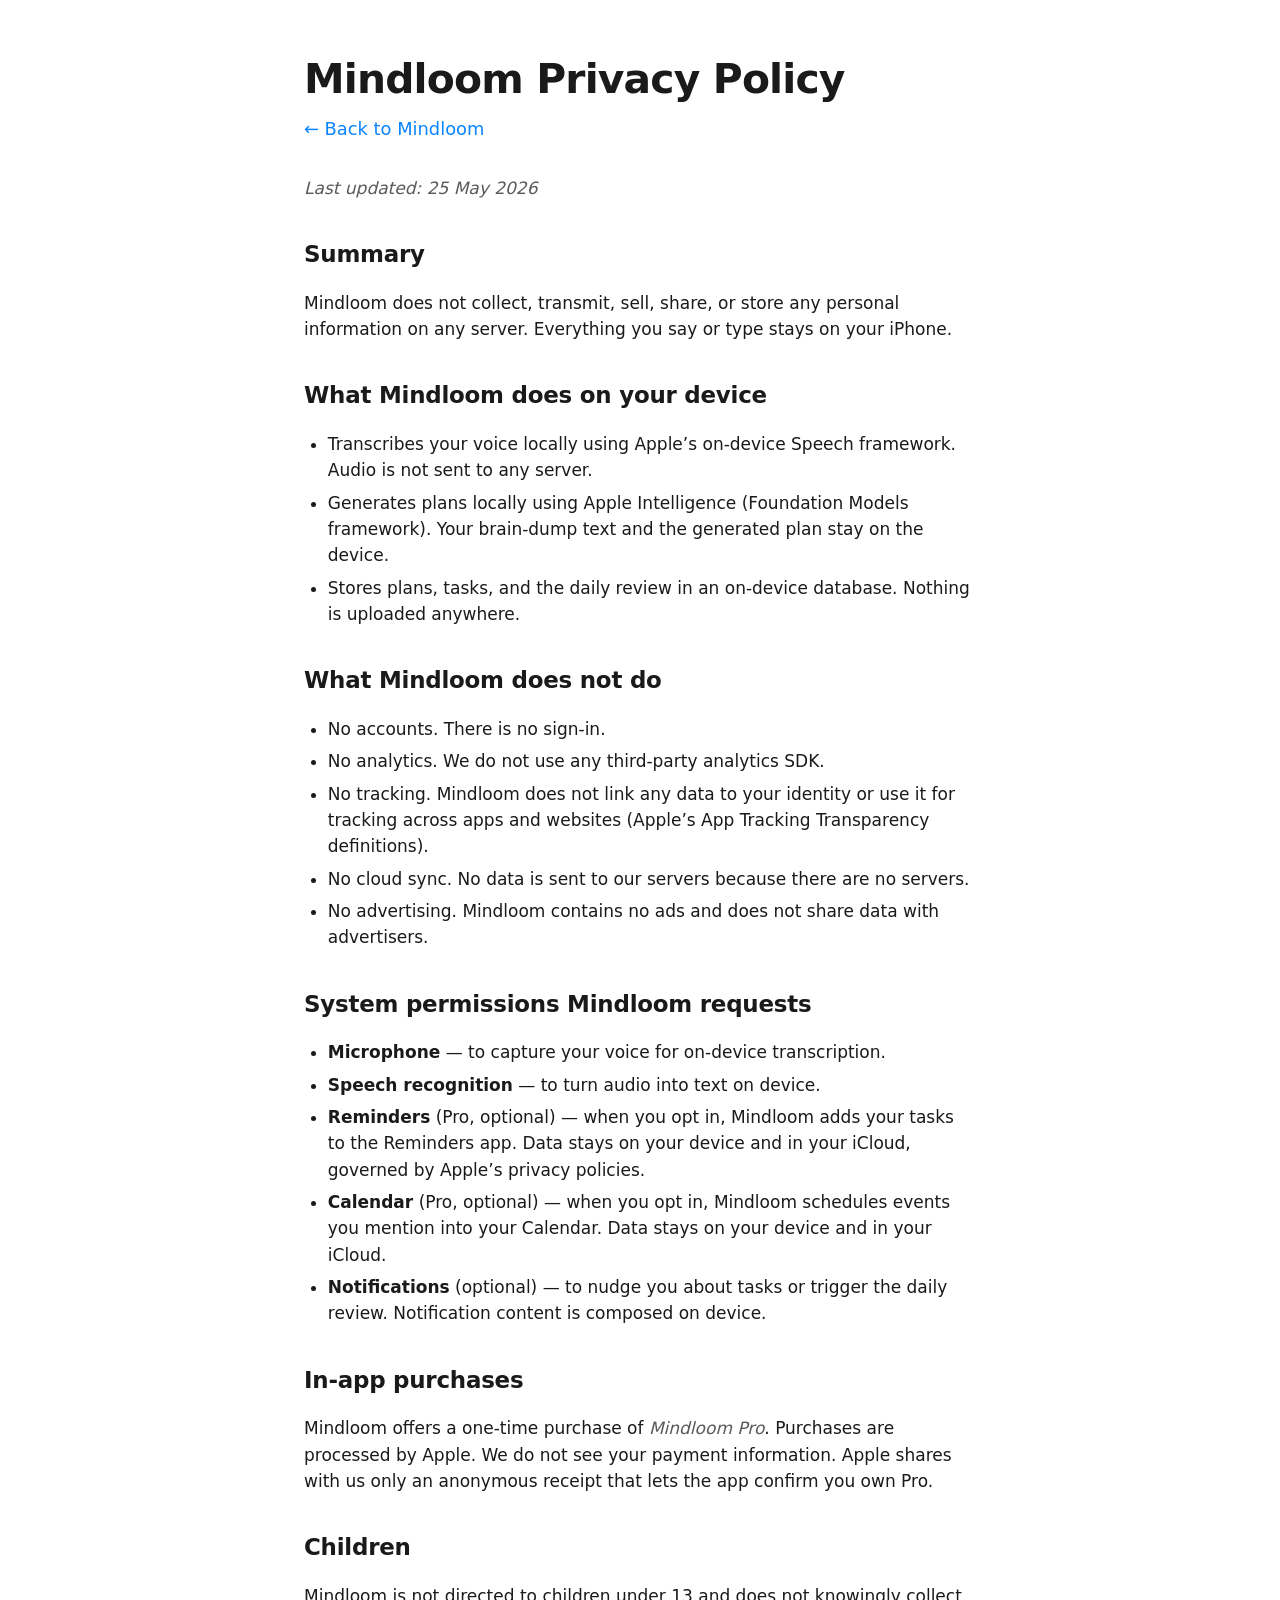
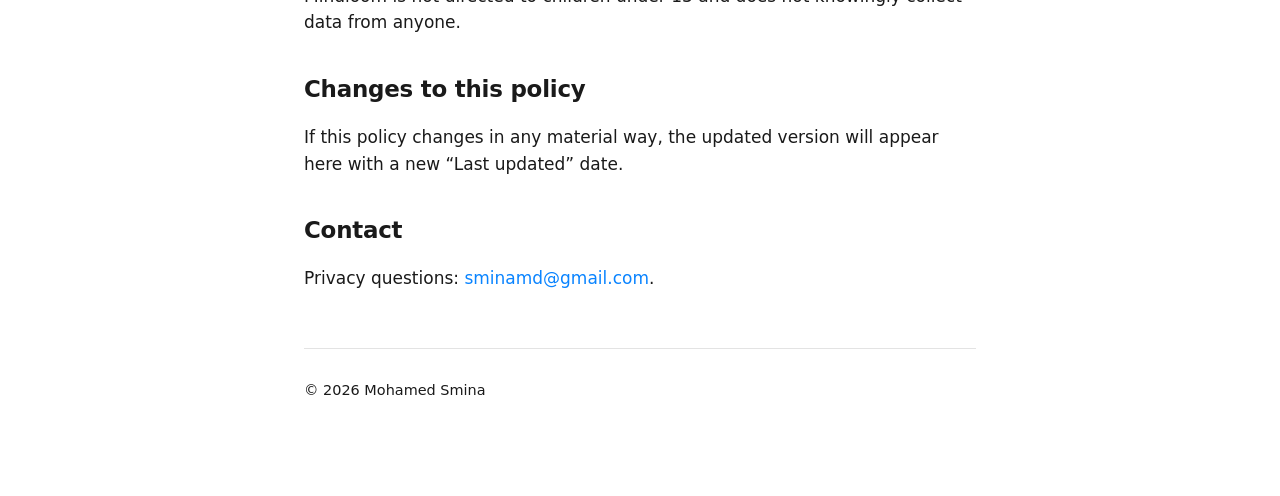
==== privacy.html @ fbc711f7 "Initial site: index, support, privacy" ====
<!doctype html>
<html lang="en">
<head>
<meta charset="utf-8">
<meta name="viewport" content="width=device-width, initial-scale=1">
<title>Mindloom Privacy Policy</title>
<link rel="stylesheet" href="style.css">
</head>
<body>
<header>
  <h1>Mindloom Privacy Policy</h1>
  <p class="tagline"><a href="index.html">&larr; Back to Mindloom</a></p>
</header>
<main>
  <p><em>Last updated: 25 May 2026</em></p>

  <section>
    <h2>Summary</h2>
    <p>Mindloom does not collect, transmit, sell, share, or store any personal information on any server. Everything you say or type stays on your iPhone.</p>
  </section>

  <section>
    <h2>What Mindloom does on your device</h2>
    <ul>
      <li>Transcribes your voice locally using Apple&#8217;s on&#8209;device Speech framework. Audio is not sent to any server.</li>
      <li>Generates plans locally using Apple Intelligence (Foundation Models framework). Your brain&#8209;dump text and the generated plan stay on the device.</li>
      <li>Stores plans, tasks, and the daily review in an on&#8209;device database. Nothing is uploaded anywhere.</li>
    </ul>
  </section>

  <section>
    <h2>What Mindloom does not do</h2>
    <ul>
      <li>No accounts. There is no sign&#8209;in.</li>
      <li>No analytics. We do not use any third&#8209;party analytics SDK.</li>
      <li>No tracking. Mindloom does not link any data to your identity or use it for tracking across apps and websites (Apple&#8217;s App Tracking Transparency definitions).</li>
      <li>No cloud sync. No data is sent to our servers because there are no servers.</li>
      <li>No advertising. Mindloom contains no ads and does not share data with advertisers.</li>
    </ul>
  </section>

  <section>
    <h2>System permissions Mindloom requests</h2>
    <ul>
      <li><strong>Microphone</strong> &mdash; to capture your voice for on&#8209;device transcription.</li>
      <li><strong>Speech recognition</strong> &mdash; to turn audio into text on device.</li>
      <li><strong>Reminders</strong> (Pro, optional) &mdash; when you opt in, Mindloom adds your tasks to the Reminders app. Data stays on your device and in your iCloud, governed by Apple&#8217;s privacy policies.</li>
      <li><strong>Calendar</strong> (Pro, optional) &mdash; when you opt in, Mindloom schedules events you mention into your Calendar. Data stays on your device and in your iCloud.</li>
      <li><strong>Notifications</strong> (optional) &mdash; to nudge you about tasks or trigger the daily review. Notification content is composed on device.</li>
    </ul>
  </section>

  <section>
    <h2>In&#8209;app purchases</h2>
    <p>Mindloom offers a one&#8209;time purchase of <em>Mindloom Pro</em>. Purchases are processed by Apple. We do not see your payment information. Apple shares with us only an anonymous receipt that lets the app confirm you own Pro.</p>
  </section>

  <section>
    <h2>Children</h2>
    <p>Mindloom is not directed to children under 13 and does not knowingly collect data from anyone.</p>
  </section>

  <section>
    <h2>Changes to this policy</h2>
    <p>If this policy changes in any material way, the updated version will appear here with a new &#8220;Last updated&#8221; date.</p>
  </section>

  <section>
    <h2>Contact</h2>
    <p>Privacy questions: <a href="mailto:sminamd@gmail.com">sminamd@gmail.com</a>.</p>
  </section>
</main>
<footer>
  <p>&copy; 2026 Mohamed Smina</p>
</footer>
</body>
</html>
---- style.css ----
:root {
  color-scheme: light dark;
  --fg: #1a1a1a;
  --muted: #5a5a5a;
  --bg: #ffffff;
  --accent: #0a84ff;
}
@media (prefers-color-scheme: dark) {
  :root { --fg: #f5f5f7; --muted: #9a9a9a; --bg: #0d0d0d; }
}

* { box-sizing: border-box; }

html, body {
  margin: 0;
  background: var(--bg);
  color: var(--fg);
  font: 17px/1.55 -apple-system, BlinkMacSystemFont, "SF Pro Text", "Segoe UI", system-ui, sans-serif;
  -webkit-text-size-adjust: 100%;
}

body {
  max-width: 720px;
  margin: 0 auto;
  padding: 48px 24px 80px;
}

header {
  margin-bottom: 32px;
}

h1 {
  font-size: 2.4rem;
  letter-spacing: -0.02em;
  margin: 0 0 4px;
}

h2 {
  font-size: 1.35rem;
  margin: 36px 0 12px;
  letter-spacing: -0.01em;
}

h3 {
  font-size: 1.05rem;
  margin: 24px 0 6px;
}

p, li {
  color: var(--fg);
}

.tagline {
  color: var(--muted);
  margin: 0;
  font-size: 1.05rem;
}

a {
  color: var(--accent);
  text-decoration: none;
}
a:hover { text-decoration: underline; }

nav {
  display: flex;
  gap: 16px;
  margin-top: 24px;
}

ul {
  padding-left: 1.4em;
}

li {
  margin-bottom: 6px;
}

section {
  margin-bottom: 12px;
}

footer {
  margin-top: 56px;
  color: var(--muted);
  font-size: 0.85rem;
  border-top: 1px solid color-mix(in srgb, var(--fg) 12%, transparent);
  padding-top: 16px;
}

em { color: var(--muted); }
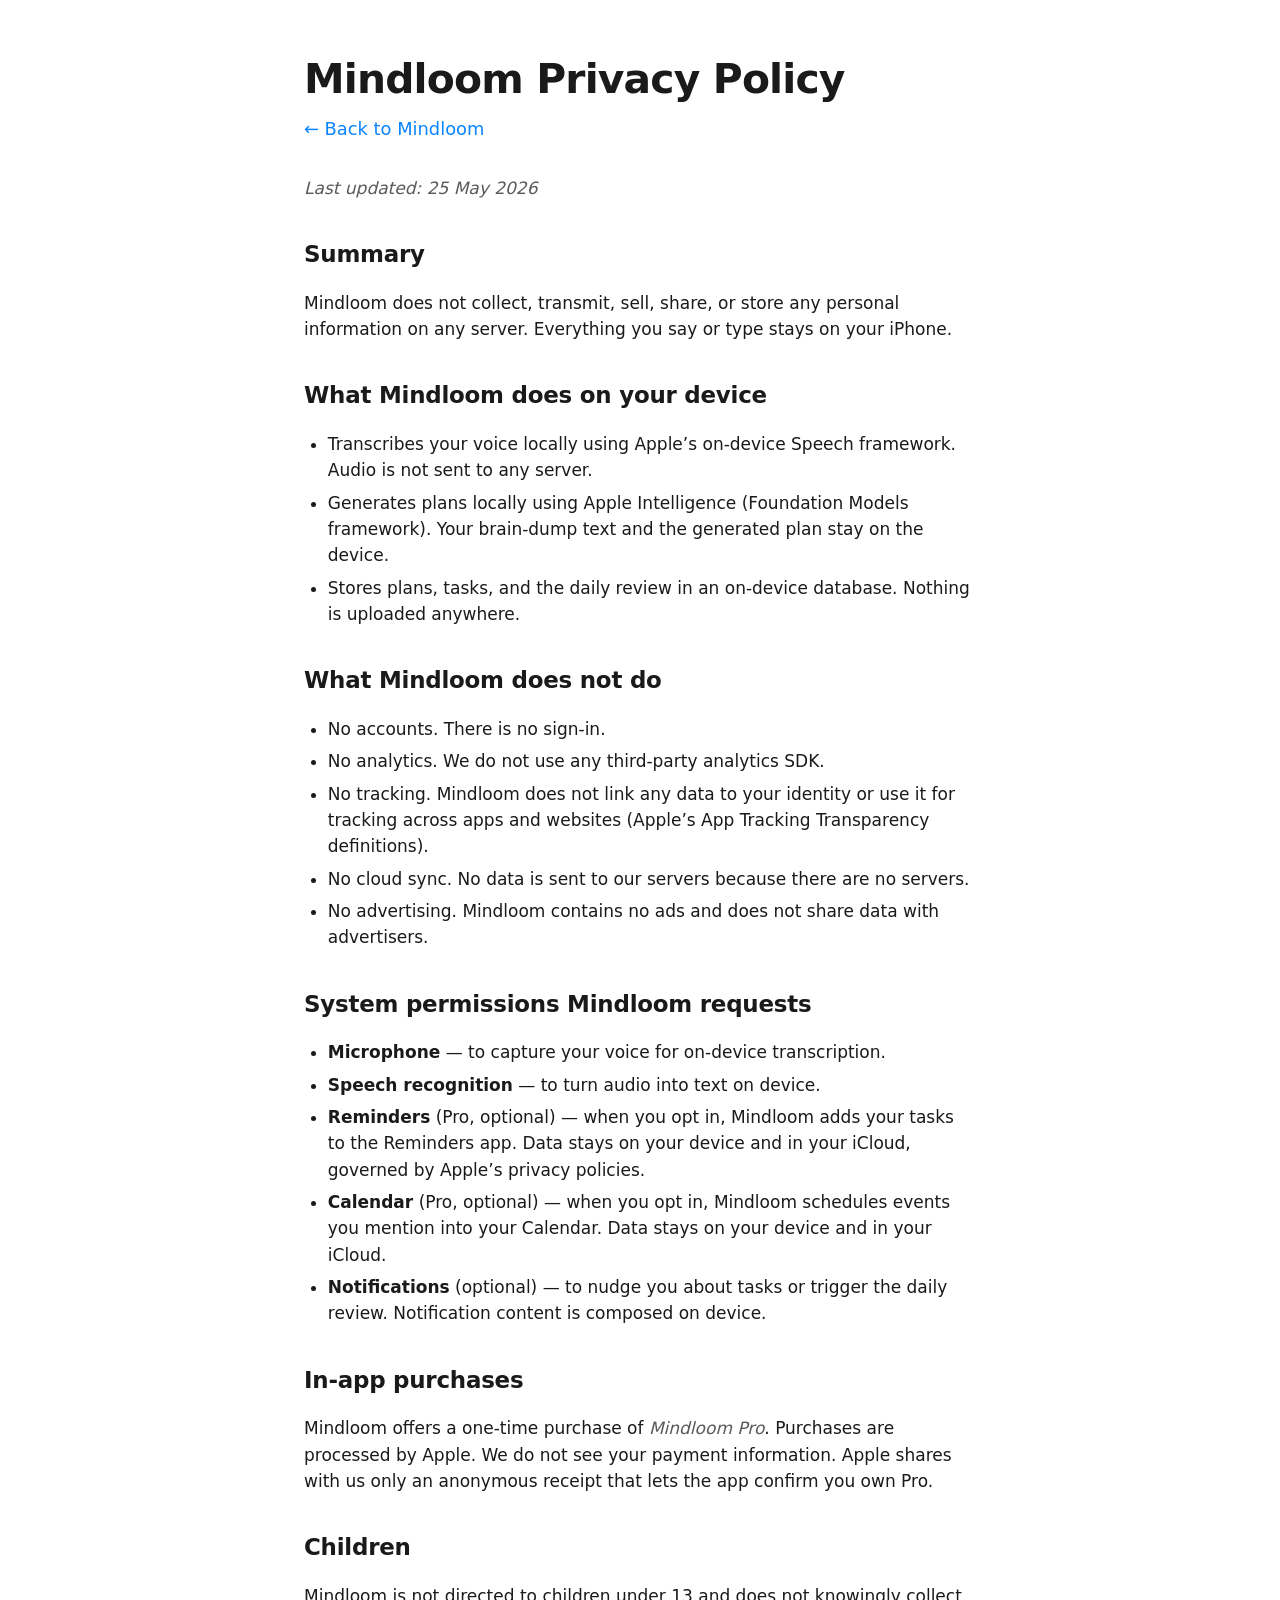
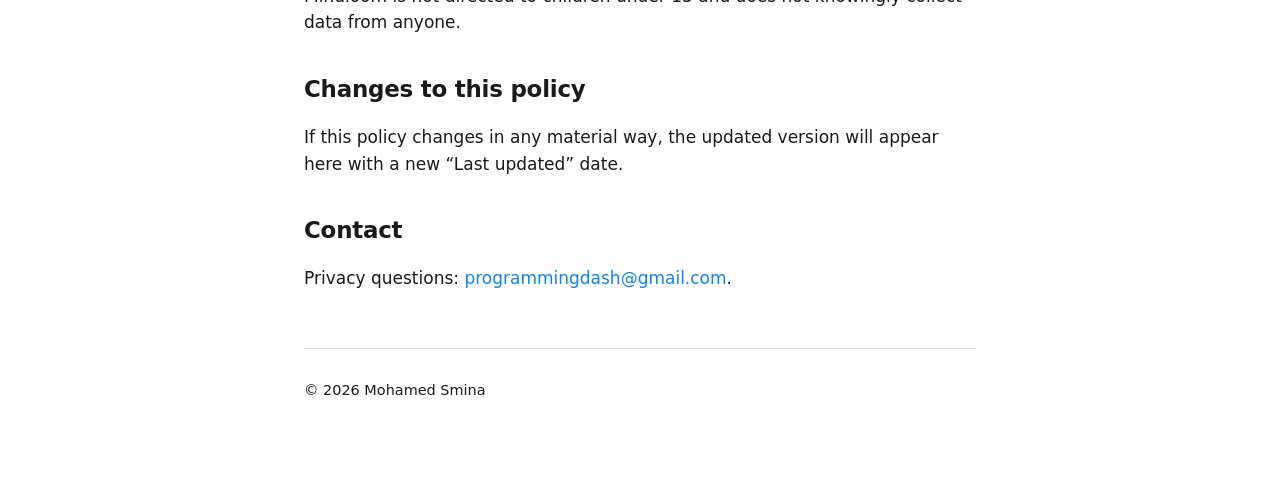
==== commit 08434a65: "SEO + switch support email to programmingdash@gmail.com - Adds proper meta description, canonical li" ====
--- a/privacy.html
+++ b/privacy.html
@@ -3,7 +3,17 @@
 <head>
 <meta charset="utf-8">
 <meta name="viewport" content="width=device-width, initial-scale=1">
-<title>Mindloom Privacy Policy</title>
+<title>Mindloom Privacy Policy &mdash; on-device, no tracking</title>
+<meta name="description" content="Mindloom's privacy policy: no accounts, no analytics, no cloud sync. Everything stays on your iPhone. Apple Intelligence runs locally.">
+<link rel="canonical" href="https://smdash.github.io/mindloom-site/privacy.html">
+<meta name="theme-color" content="#0a84ff">
+
+<meta property="og:type" content="article">
+<meta property="og:site_name" content="Mindloom">
+<meta property="og:title" content="Mindloom Privacy Policy">
+<meta property="og:description" content="No data collection, no cloud sync, no tracking. Everything on device.">
+<meta property="og:url" content="https://smdash.github.io/mindloom-site/privacy.html">
+
 <link rel="stylesheet" href="style.css">
 </head>
 <body>
@@ -67,7 +77,7 @@
 
   <section>
     <h2>Contact</h2>
-    <p>Privacy questions: <a href="mailto:sminamd@gmail.com">sminamd@gmail.com</a>.</p>
+    <p>Privacy questions: <a href="mailto:programmingdash@gmail.com">programmingdash@gmail.com</a>.</p>
   </section>
 </main>
 <footer>
